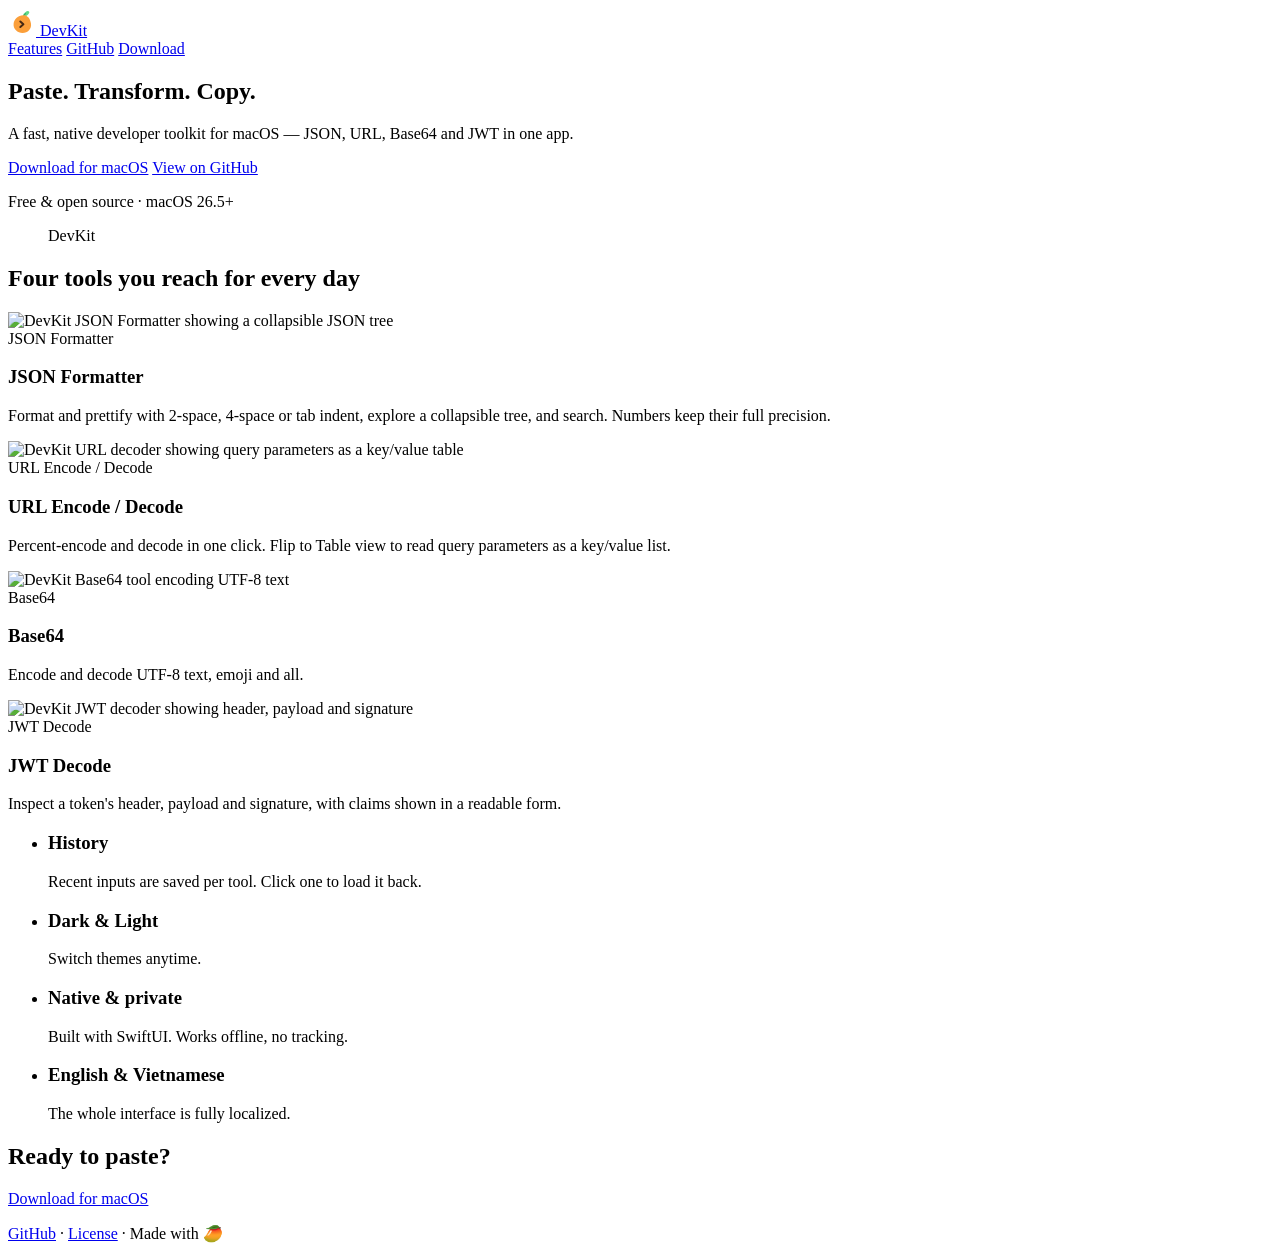
==== site/index.html @ 95151e94 "feat(site): add landing page content and Mango favicon Co-Authored-By: Claude Opus 5.5 <noreply@anth" ====
<!doctype html>
<html lang="en">
<head>
  <meta charset="utf-8">
  <meta name="viewport" content="width=device-width, initial-scale=1">
  <title>DevKit for macOS</title>
  <meta name="description" content="A fast, native developer toolkit for macOS — JSON, URL, Base64 and JWT in one app.">
  <link rel="icon" href="favicon.svg" type="image/svg+xml">
  <link rel="stylesheet" href="styles.css">
  <script src="theme.js" defer></script>
</head>
<body>
  <header class="nav">
    <div class="container nav-inner">
      <a class="brand" href="#top" aria-label="DevKit home">
        <svg class="mark" width="28" height="28" viewBox="0 0 100 100" aria-hidden="true">
          <ellipse cx="65" cy="21" rx="13" ry="6.4" transform="rotate(-40 65 21)" fill="oklch(0.80 0.16 152)"/>
          <path d="M55 30 C57 25 60 22 63 20" fill="none" stroke="oklch(0.56 0.12 152)" stroke-width="3.2" stroke-linecap="round"/>
          <path d="M59 26 C40 23 22 37 20 56 C18 75 34 89 52 89 C71 89 85 74 82 55 C79 39 72 28 59 26 Z" fill="oklch(0.78 0.155 64)"/>
          <polyline points="44,48 55,58 44,68" fill="none" stroke="oklch(0.31 0.055 56)" stroke-width="7" stroke-linecap="round" stroke-linejoin="round"/>
        </svg>
        <span>DevKit</span>
      </a>
      <nav class="nav-links" aria-label="Primary">
        <a class="nav-secondary" href="#features">Features</a>
        <a class="nav-secondary" href="https://github.com/tungnguyentran/xoai-dev-kit" rel="noopener">GitHub</a>
        <button id="theme-toggle" class="icon-btn" type="button" aria-label="Toggle dark mode" hidden></button>
        <a class="btn btn-primary btn-sm" href="https://github.com/tungnguyentran/xoai-dev-kit/releases/latest" rel="noopener">Download</a>
      </nav>
    </div>
  </header>

  <main id="top">
    <section class="hero container">
      <h1>Paste. Transform. Copy.</h1>
      <p class="lede">A fast, native developer toolkit for macOS — JSON, URL, Base64 and JWT in one app.</p>
      <div class="cta">
        <a class="btn btn-primary" href="https://github.com/tungnguyentran/xoai-dev-kit/releases/latest" rel="noopener">Download for macOS</a>
        <a class="btn btn-secondary" href="https://github.com/tungnguyentran/xoai-dev-kit" rel="noopener">View on GitHub</a>
      </div>
      <p class="meta">Free &amp; open source · macOS 26.5+</p>
      <figure id="hero-shot" class="window">
        <div class="window-bar" aria-hidden="true"><span></span><span></span><span></span></div>
        <div class="shot shot-hero">
          <div class="shot-ph">DevKit</div>
        </div>
      </figure>
    </section>

    <section id="features" class="tools container" aria-labelledby="features-title">
      <h2 id="features-title">Four tools you reach for every day</h2>
      <div class="tool-grid">
        <article class="tool-card">
          <div class="shot">
            <img src="assets/tool-json.png" alt="DevKit JSON Formatter showing a collapsible JSON tree">
            <div class="shot-ph">JSON Formatter</div>
          </div>
          <h3>JSON Formatter</h3>
          <p>Format and prettify with 2-space, 4-space or tab indent, explore a collapsible tree, and search. Numbers keep their full precision.</p>
        </article>
        <article class="tool-card">
          <div class="shot">
            <img src="assets/tool-url.png" alt="DevKit URL decoder showing query parameters as a key/value table">
            <div class="shot-ph">URL Encode / Decode</div>
          </div>
          <h3>URL Encode / Decode</h3>
          <p>Percent-encode and decode in one click. Flip to Table view to read query parameters as a key/value list.</p>
        </article>
        <article class="tool-card">
          <div class="shot">
            <img src="assets/tool-base64.png" alt="DevKit Base64 tool encoding UTF-8 text">
            <div class="shot-ph">Base64</div>
          </div>
          <h3>Base64</h3>
          <p>Encode and decode UTF-8 text, emoji and all.</p>
        </article>
        <article class="tool-card">
          <div class="shot">
            <img src="assets/tool-jwt.png" alt="DevKit JWT decoder showing header, payload and signature">
            <div class="shot-ph">JWT Decode</div>
          </div>
          <h3>JWT Decode</h3>
          <p>Inspect a token's header, payload and signature, with claims shown in a readable form.</p>
        </article>
      </div>
    </section>

    <section class="highlights container" aria-label="Highlights">
      <ul class="highlight-list">
        <li><h3>History</h3><p>Recent inputs are saved per tool. Click one to load it back.</p></li>
        <li><h3>Dark &amp; Light</h3><p>Switch themes anytime.</p></li>
        <li><h3>Native &amp; private</h3><p>Built with SwiftUI. Works offline, no tracking.</p></li>
        <li><h3>English &amp; Vietnamese</h3><p>The whole interface is fully localized.</p></li>
      </ul>
    </section>
  </main>

  <footer class="footer">
    <div class="container footer-inner">
      <div class="footer-cta">
        <h2>Ready to paste?</h2>
        <a class="btn btn-primary" href="https://github.com/tungnguyentran/xoai-dev-kit/releases/latest" rel="noopener">Download for macOS</a>
      </div>
      <p class="footer-links">
        <a href="https://github.com/tungnguyentran/xoai-dev-kit" rel="noopener">GitHub</a>
        <span aria-hidden="true">·</span>
        <a href="https://github.com/tungnguyentran/xoai-dev-kit/blob/main/LICENSE" rel="noopener">License</a>
        <span aria-hidden="true">·</span>
        <span>Made with 🥭</span>
      </p>
    </div>
  </footer>
</body>
</html>
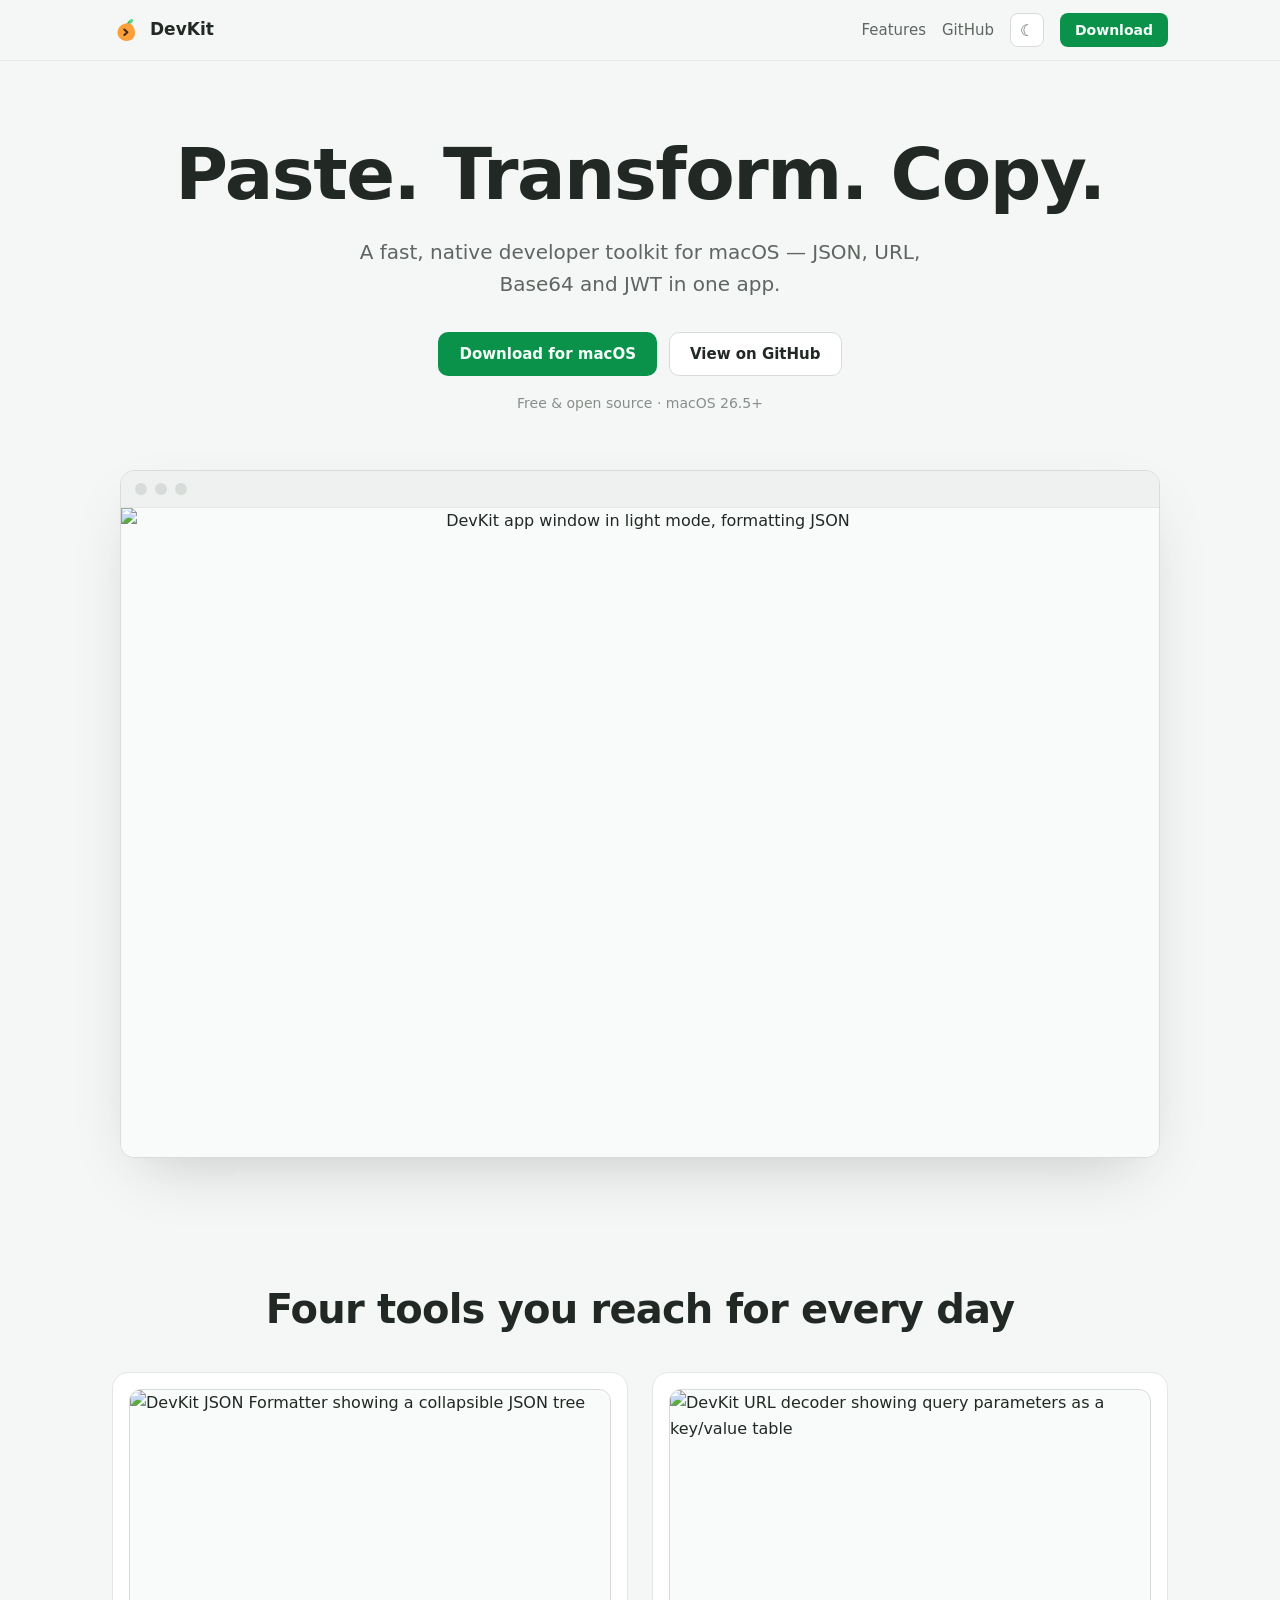
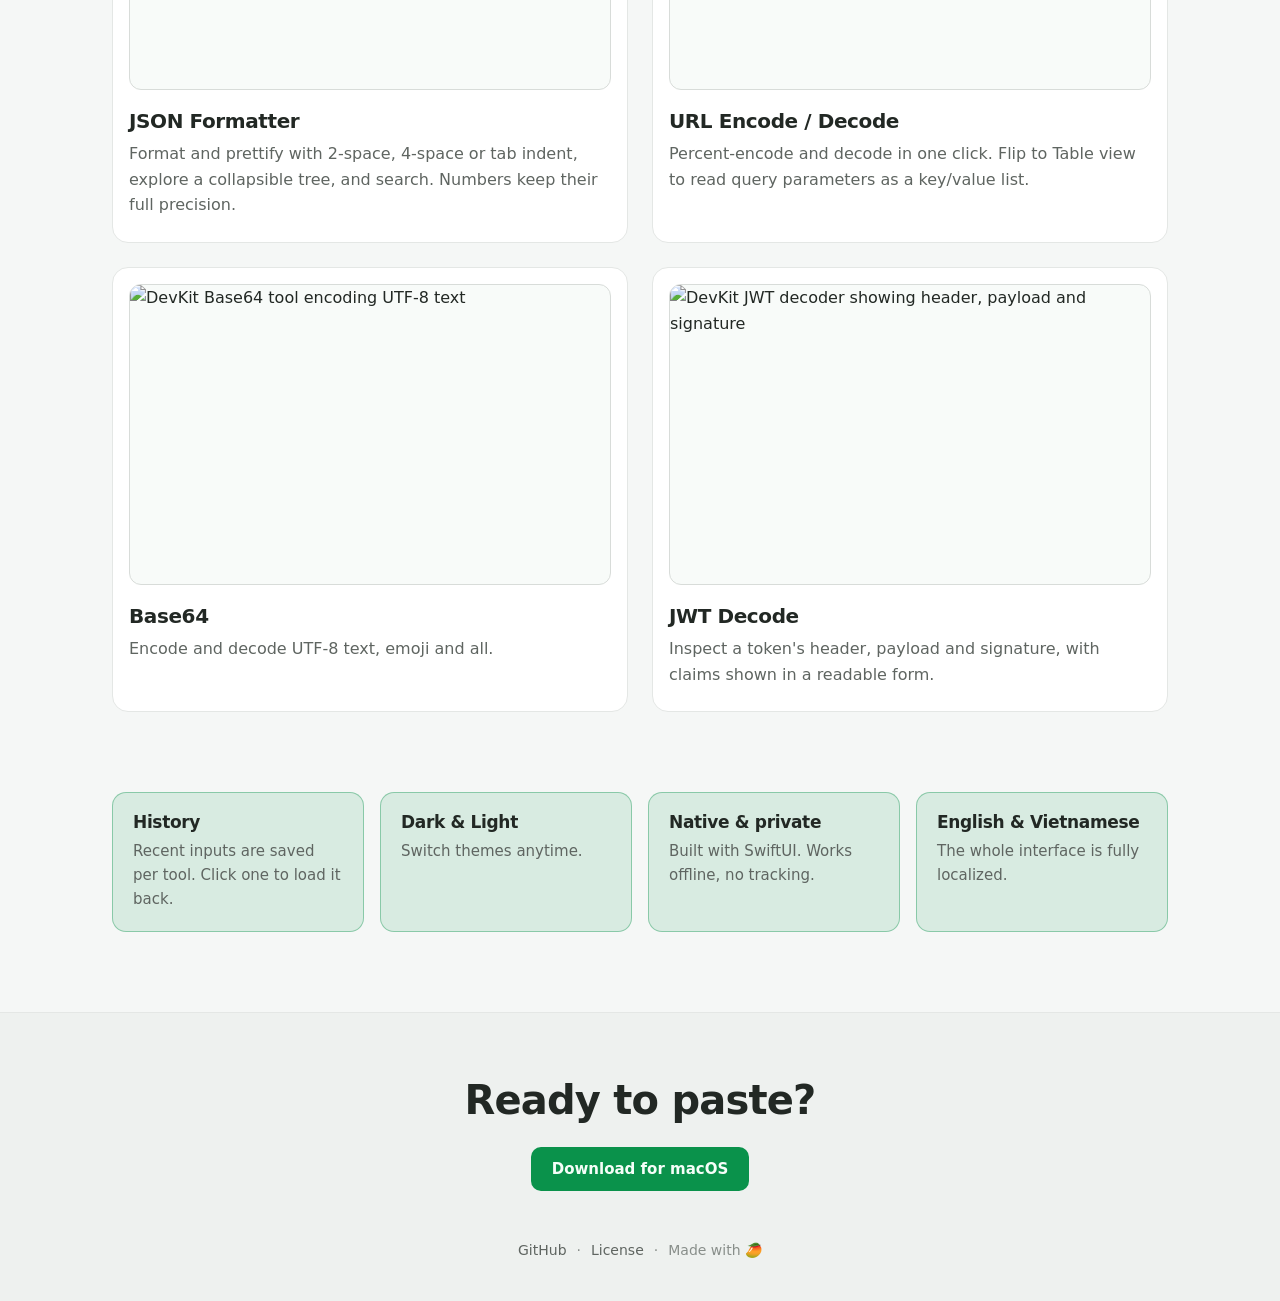
==== commit 134aa7ba: "feat(site): add persisted dark/light toggle and theme-aware hero Co-Authored-By: Claude Opus 5.5 <no" ====
--- a/site/index.html
+++ b/site/index.html
@@ -6,6 +6,13 @@
   <title>DevKit for macOS</title>
   <meta name="description" content="A fast, native developer toolkit for macOS — JSON, URL, Base64 and JWT in one app.">
   <link rel="icon" href="favicon.svg" type="image/svg+xml">
+  <script>
+    // Apply a saved theme before first paint so the page never flashes the wrong one.
+    try {
+      var saved = localStorage.getItem('devkit-theme');
+      if (saved === 'dark' || saved === 'light') document.documentElement.dataset.theme = saved;
+    } catch (e) {}
+  </script>
   <link rel="stylesheet" href="styles.css">
   <script src="theme.js" defer></script>
 </head>
@@ -42,6 +49,8 @@
       <figure id="hero-shot" class="window">
         <div class="window-bar" aria-hidden="true"><span></span><span></span><span></span></div>
         <div class="shot shot-hero">
+          <img class="shot-dark" src="assets/hero-dark.png" alt="DevKit app window in dark mode, formatting JSON">
+          <img class="shot-light" src="assets/hero-light.png" alt="DevKit app window in light mode, formatting JSON">
           <div class="shot-ph">DevKit</div>
         </div>
       </figure>
--- a/site/styles.css
+++ b/site/styles.css
@@ -0,0 +1,253 @@
+/* DevKit landing page.
+   Color tokens are copied verbatim from XoaiUtility/Theme.swift (oklch), so the
+   site and the app share one palette. site-tests/check_site.py keeps them in sync. */
+
+/* ---- Tokens: light ---- */
+:root {
+  color-scheme: light;
+  --bg:          oklch(0.975 0.003 160);
+  --bg-side:     oklch(0.955 0.004 160);
+  --panel:       oklch(1 0 0);
+  --panel-2:     oklch(0.985 0.003 160);
+  --border:      oklch(0.89 0.005 160);
+  --border-soft: oklch(0.925 0.004 160);
+  --text:        oklch(0.27 0.012 160);
+  --text-dim:    oklch(0.50 0.01 160);
+  --text-faint:  oklch(0.64 0.008 160);
+  --accent:      oklch(0.58 0.15 152);
+  --accent-ink:  oklch(0.99 0.01 160);
+  --accent-soft: oklch(0.58 0.15 152 / 0.12);
+  --accent-line: oklch(0.58 0.15 152 / 0.38);
+  --shadow: 0 24px 60px -24px oklch(0.27 0.012 160 / 0.25);
+
+  --font: -apple-system, BlinkMacSystemFont, "Segoe UI", system-ui, sans-serif;
+  --mono: ui-monospace, "SF Mono", Menlo, monospace;
+}
+
+/* ---- Tokens: dark (OS preference, unless the visitor picked light) ---- */
+@media (prefers-color-scheme: dark) {
+  :root:not([data-theme="light"]) {
+    color-scheme: dark;
+    --bg:          oklch(0.175 0.004 160);
+    --bg-side:     oklch(0.205 0.004 160);
+    --panel:       oklch(0.215 0.005 160);
+    --panel-2:     oklch(0.245 0.005 160);
+    --border:      oklch(0.30 0.006 160);
+    --border-soft: oklch(0.255 0.005 160);
+    --text:        oklch(0.945 0.004 160);
+    --text-dim:    oklch(0.66 0.007 160);
+    --text-faint:  oklch(0.50 0.006 160);
+    --accent:      oklch(0.82 0.16 152);
+    --accent-ink:  oklch(0.22 0.05 160);
+    --accent-soft: oklch(0.82 0.16 152 / 0.14);
+    --accent-line: oklch(0.82 0.16 152 / 0.40);
+    --shadow: 0 24px 60px -24px oklch(0 0 0 / 0.6);
+  }
+}
+
+/* ---- Tokens: dark (picked explicitly with the toggle) ---- */
+:root[data-theme="dark"] {
+  color-scheme: dark;
+  --bg:          oklch(0.175 0.004 160);
+  --bg-side:     oklch(0.205 0.004 160);
+  --panel:       oklch(0.215 0.005 160);
+  --panel-2:     oklch(0.245 0.005 160);
+  --border:      oklch(0.30 0.006 160);
+  --border-soft: oklch(0.255 0.005 160);
+  --text:        oklch(0.945 0.004 160);
+  --text-dim:    oklch(0.66 0.007 160);
+  --text-faint:  oklch(0.50 0.006 160);
+  --accent:      oklch(0.82 0.16 152);
+  --accent-ink:  oklch(0.22 0.05 160);
+  --accent-soft: oklch(0.82 0.16 152 / 0.14);
+  --accent-line: oklch(0.82 0.16 152 / 0.40);
+  --shadow: 0 24px 60px -24px oklch(0 0 0 / 0.6);
+}
+
+/* ---- Base ---- */
+*, *::before, *::after { box-sizing: border-box; }
+
+html { scroll-behavior: smooth; }
+
+body {
+  margin: 0;
+  background: var(--bg);
+  color: var(--text);
+  font: 16px/1.6 var(--font);
+  -webkit-font-smoothing: antialiased;
+  overflow-x: hidden;
+}
+
+img { max-width: 100%; }
+
+a { color: var(--accent); text-decoration: none; }
+a:hover { text-decoration: underline; }
+
+h1, h2, h3 { line-height: 1.15; margin: 0; letter-spacing: -0.02em; }
+
+:focus-visible {
+  outline: 3px solid var(--accent-line);
+  outline-offset: 2px;
+  border-radius: 6px;
+}
+
+.container {
+  max-width: 1120px;
+  margin-inline: auto;
+  padding-inline: 16px;
+}
+
+@media (min-width: 720px) {
+  .container { padding-inline: 32px; }
+}
+
+/* ---- Buttons ---- */
+.btn {
+  display: inline-flex;
+  align-items: center;
+  justify-content: center;
+  gap: 8px;
+  min-height: 44px;
+  padding: 0 20px;
+  border-radius: 10px;
+  border: 1px solid transparent;
+  font-weight: 600;
+  font-size: 15px;
+  white-space: nowrap;
+  transition: transform 0.12s ease, background-color 0.12s ease;
+}
+.btn:hover { text-decoration: none; transform: translateY(-1px); }
+
+.btn-primary { background: var(--accent); color: var(--accent-ink); }
+.btn-secondary { background: var(--panel); color: var(--text); border-color: var(--border); }
+.btn-secondary:hover { background: var(--panel-2); }
+.btn-sm { min-height: 34px; padding: 0 14px; font-size: 14px; border-radius: 8px; }
+
+.icon-btn {
+  display: inline-grid;
+  place-items: center;
+  width: 34px;
+  height: 34px;
+  border-radius: 8px;
+  border: 1px solid var(--border);
+  background: var(--panel);
+  color: var(--text-dim);
+  font-size: 16px;
+  cursor: pointer;
+}
+.icon-btn:hover { color: var(--text); background: var(--panel-2); }
+.icon-btn[hidden] { display: none; }
+
+/* ---- Nav ---- */
+.nav {
+  position: sticky;
+  top: 0;
+  z-index: 10;
+  background: color-mix(in oklch, var(--bg) 85%, transparent);
+  backdrop-filter: saturate(1.4) blur(12px);
+  -webkit-backdrop-filter: saturate(1.4) blur(12px);
+  border-bottom: 1px solid var(--border-soft);
+}
+.nav-inner { display: flex; align-items: center; justify-content: space-between; height: 60px; gap: 12px; }
+.brand { display: inline-flex; align-items: center; gap: 10px; color: var(--text); font-weight: 700; font-size: 17px; }
+.brand:hover { text-decoration: none; }
+.nav-links { display: flex; align-items: center; gap: 16px; }
+.nav-secondary { color: var(--text-dim); font-size: 15px; }
+.nav-secondary:hover { color: var(--text); text-decoration: none; }
+
+@media (max-width: 479px) {
+  .nav-secondary { display: none; }
+  .nav-links { gap: 10px; }
+}
+
+/* ---- Hero ---- */
+.hero { text-align: center; padding-top: 72px; padding-bottom: 56px; }
+.hero h1 { font-size: clamp(40px, 8vw, 72px); font-weight: 800; }
+.lede { max-width: 620px; margin: 20px auto 0; font-size: clamp(17px, 2.2vw, 20px); color: var(--text-dim); }
+.cta { display: flex; flex-wrap: wrap; justify-content: center; gap: 12px; margin-top: 32px; }
+.meta { margin: 16px 0 0; font-size: 14px; color: var(--text-faint); }
+
+.window {
+  margin: 56px auto 0;
+  max-width: 1040px;
+  border-radius: 14px;
+  border: 1px solid var(--border);
+  background: var(--panel);
+  box-shadow: var(--shadow);
+  overflow: hidden;
+}
+.window-bar { display: flex; gap: 8px; padding: 12px 14px; background: var(--bg-side); border-bottom: 1px solid var(--border-soft); }
+.window-bar span { width: 12px; height: 12px; border-radius: 50%; background: var(--border); }
+.window .shot { border: 0; border-radius: 0; }
+
+/* ---- Screenshot slots ---- */
+.shot {
+  position: relative;
+  aspect-ratio: 16 / 10;
+  background: var(--panel-2);
+  border: 1px solid var(--border);
+  border-radius: 12px;
+  overflow: hidden;
+}
+.shot img { width: 100%; height: 100%; display: block; object-fit: cover; object-position: top left; }
+.shot-ph {
+  display: none;
+  position: absolute;
+  inset: 0;
+  place-items: center;
+  color: var(--text-faint);
+  font: 600 15px/1 var(--mono);
+  background:
+    repeating-linear-gradient(135deg, transparent 0 14px, var(--border-soft) 14px 15px),
+    var(--panel-2);
+}
+.shot:not(:has(img)) .shot-ph { display: grid; }
+
+/* Hero shows the screenshot that matches the effective theme.
+   Selectors include `.shot img` so they out-rank the `.shot img` rule above. */
+.shot img.shot-dark { display: none; }
+:root[data-theme="dark"] .shot img.shot-dark { display: block; }
+:root[data-theme="dark"] .shot img.shot-light { display: none; }
+@media (prefers-color-scheme: dark) {
+  :root:not([data-theme="light"]) .shot img.shot-dark { display: block; }
+  :root:not([data-theme="light"]) .shot img.shot-light { display: none; }
+}
+
+/* ---- Tools ---- */
+.tools { padding-top: 72px; padding-bottom: 40px; scroll-margin-top: 60px; }
+.tools h2, .footer-cta h2 { font-size: clamp(28px, 4vw, 40px); text-align: center; }
+.tool-grid { display: grid; grid-template-columns: 1fr; gap: 20px; margin-top: 40px; }
+@media (min-width: 720px) {
+  .tool-grid { grid-template-columns: repeat(2, 1fr); gap: 24px; }
+}
+.tool-card {
+  padding: 16px 16px 24px;
+  border-radius: 16px;
+  border: 1px solid var(--border-soft);
+  background: var(--panel);
+}
+.tool-card h3 { margin-top: 20px; font-size: 20px; }
+.tool-card p { margin: 8px 0 0; color: var(--text-dim); }
+
+/* ---- Highlights ---- */
+.highlights { padding-top: 40px; padding-bottom: 80px; }
+.highlight-list {
+  list-style: none;
+  margin: 0;
+  padding: 0;
+  display: grid;
+  grid-template-columns: 1fr;
+  gap: 16px;
+}
+@media (min-width: 560px) { .highlight-list { grid-template-columns: repeat(2, 1fr); } }
+@media (min-width: 960px) { .highlight-list { grid-template-columns: repeat(4, 1fr); } }
+.highlight-list li { padding: 20px; border-radius: 14px; background: var(--accent-soft); border: 1px solid var(--accent-line); }
+.highlight-list h3 { font-size: 17px; }
+.highlight-list p { margin: 6px 0 0; color: var(--text-dim); font-size: 15px; }
+
+/* ---- Footer ---- */
+.footer { border-top: 1px solid var(--border-soft); background: var(--bg-side); }
+.footer-inner { padding-top: 64px; padding-bottom: 40px; text-align: center; }
+.footer-cta .btn { margin-top: 24px; }
+.footer-links { margin: 48px 0 0; display: flex; flex-wrap: wrap; justify-content: center; gap: 10px; color: var(--text-faint); font-size: 14px; }
+.footer-links a { color: var(--text-dim); }
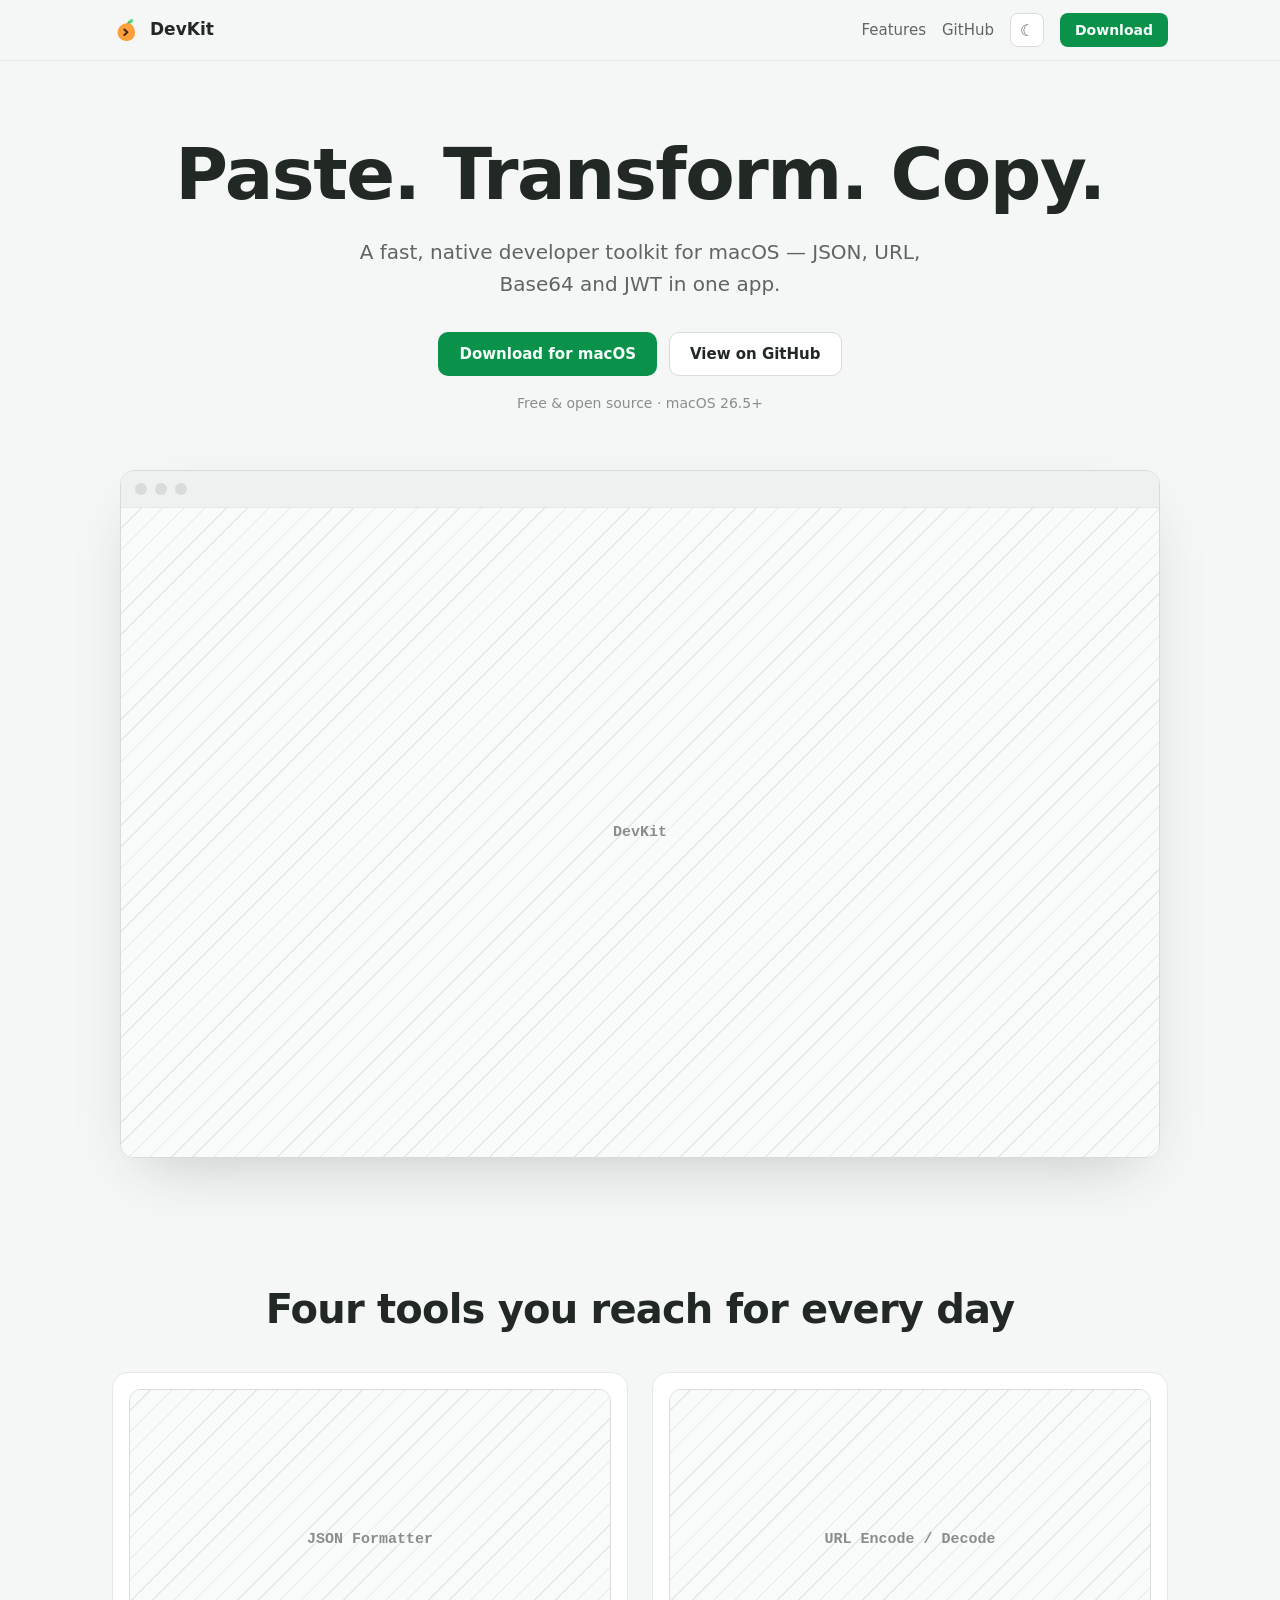
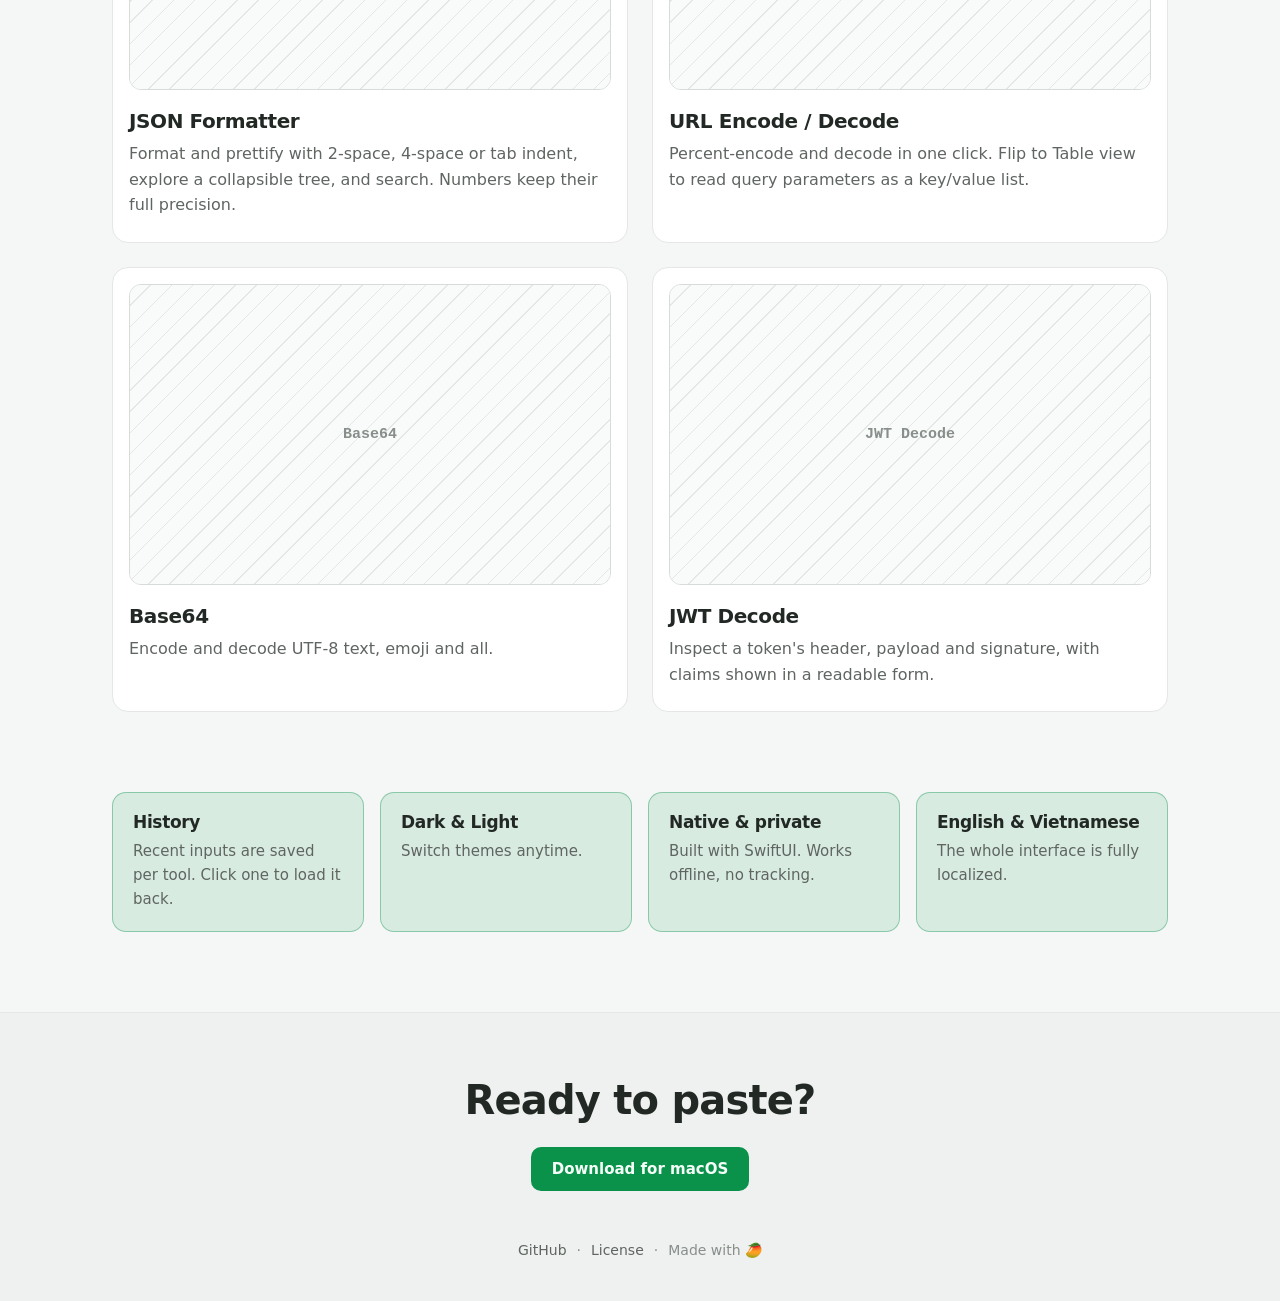
==== commit bffb6e1f: "feat(site): add screenshot placeholders, asset guide, and Pages headers Co-Authored-By: Claude Opus " ====
--- a/site/index.html
+++ b/site/index.html
@@ -49,8 +49,8 @@
       <figure id="hero-shot" class="window">
         <div class="window-bar" aria-hidden="true"><span></span><span></span><span></span></div>
         <div class="shot shot-hero">
-          <img class="shot-dark" src="assets/hero-dark.png" alt="DevKit app window in dark mode, formatting JSON">
-          <img class="shot-light" src="assets/hero-light.png" alt="DevKit app window in light mode, formatting JSON">
+          <img class="shot-dark" src="assets/hero-dark.png" width="2880" height="1800" onerror="this.style.display='none';this.closest('.shot').classList.add('is-missing-dark')" alt="DevKit app window in dark mode, formatting JSON">
+          <img class="shot-light" src="assets/hero-light.png" width="2880" height="1800" onerror="this.style.display='none';this.closest('.shot').classList.add('is-missing-light')" alt="DevKit app window in light mode, formatting JSON">
           <div class="shot-ph">DevKit</div>
         </div>
       </figure>
@@ -61,7 +61,7 @@
       <div class="tool-grid">
         <article class="tool-card">
           <div class="shot">
-            <img src="assets/tool-json.png" alt="DevKit JSON Formatter showing a collapsible JSON tree">
+            <img src="assets/tool-json.png" width="1600" height="1000" loading="lazy" onerror="this.closest('.shot').classList.add('is-missing')" alt="DevKit JSON Formatter showing a collapsible JSON tree">
             <div class="shot-ph">JSON Formatter</div>
           </div>
           <h3>JSON Formatter</h3>
@@ -69,7 +69,7 @@
         </article>
         <article class="tool-card">
           <div class="shot">
-            <img src="assets/tool-url.png" alt="DevKit URL decoder showing query parameters as a key/value table">
+            <img src="assets/tool-url.png" width="1600" height="1000" loading="lazy" onerror="this.closest('.shot').classList.add('is-missing')" alt="DevKit URL decoder showing query parameters as a key/value table">
             <div class="shot-ph">URL Encode / Decode</div>
           </div>
           <h3>URL Encode / Decode</h3>
@@ -77,7 +77,7 @@
         </article>
         <article class="tool-card">
           <div class="shot">
-            <img src="assets/tool-base64.png" alt="DevKit Base64 tool encoding UTF-8 text">
+            <img src="assets/tool-base64.png" width="1600" height="1000" loading="lazy" onerror="this.closest('.shot').classList.add('is-missing')" alt="DevKit Base64 tool encoding UTF-8 text">
             <div class="shot-ph">Base64</div>
           </div>
           <h3>Base64</h3>
@@ -85,7 +85,7 @@
         </article>
         <article class="tool-card">
           <div class="shot">
-            <img src="assets/tool-jwt.png" alt="DevKit JWT decoder showing header, payload and signature">
+            <img src="assets/tool-jwt.png" width="1600" height="1000" loading="lazy" onerror="this.closest('.shot').classList.add('is-missing')" alt="DevKit JWT decoder showing header, payload and signature">
             <div class="shot-ph">JWT Decode</div>
           </div>
           <h3>JWT Decode</h3>
--- a/site/styles.css
+++ b/site/styles.css
@@ -213,6 +213,19 @@
   :root:not([data-theme="light"]) .shot img.shot-light { display: none; }
 }
 
+/* Missing screenshots: an img's onerror tags its .shot, which swaps in the
+   labelled placeholder. Hero variants report separately, so the placeholder
+   shows only when the variant for the active theme is the one that failed. */
+.shot.is-missing img { display: none; }
+.shot.is-missing .shot-ph { display: grid; }
+.shot.is-missing-light .shot-ph { display: grid; }
+:root[data-theme="dark"] .shot.is-missing-dark .shot-ph { display: grid; }
+:root[data-theme="dark"] .shot.is-missing-light:not(.is-missing-dark) .shot-ph { display: none; }
+@media (prefers-color-scheme: dark) {
+  :root:not([data-theme="light"]) .shot.is-missing-dark .shot-ph { display: grid; }
+  :root:not([data-theme="light"]) .shot.is-missing-light:not(.is-missing-dark) .shot-ph { display: none; }
+}
+
 /* ---- Tools ---- */
 .tools { padding-top: 72px; padding-bottom: 40px; scroll-margin-top: 60px; }
 .tools h2, .footer-cta h2 { font-size: clamp(28px, 4vw, 40px); text-align: center; }
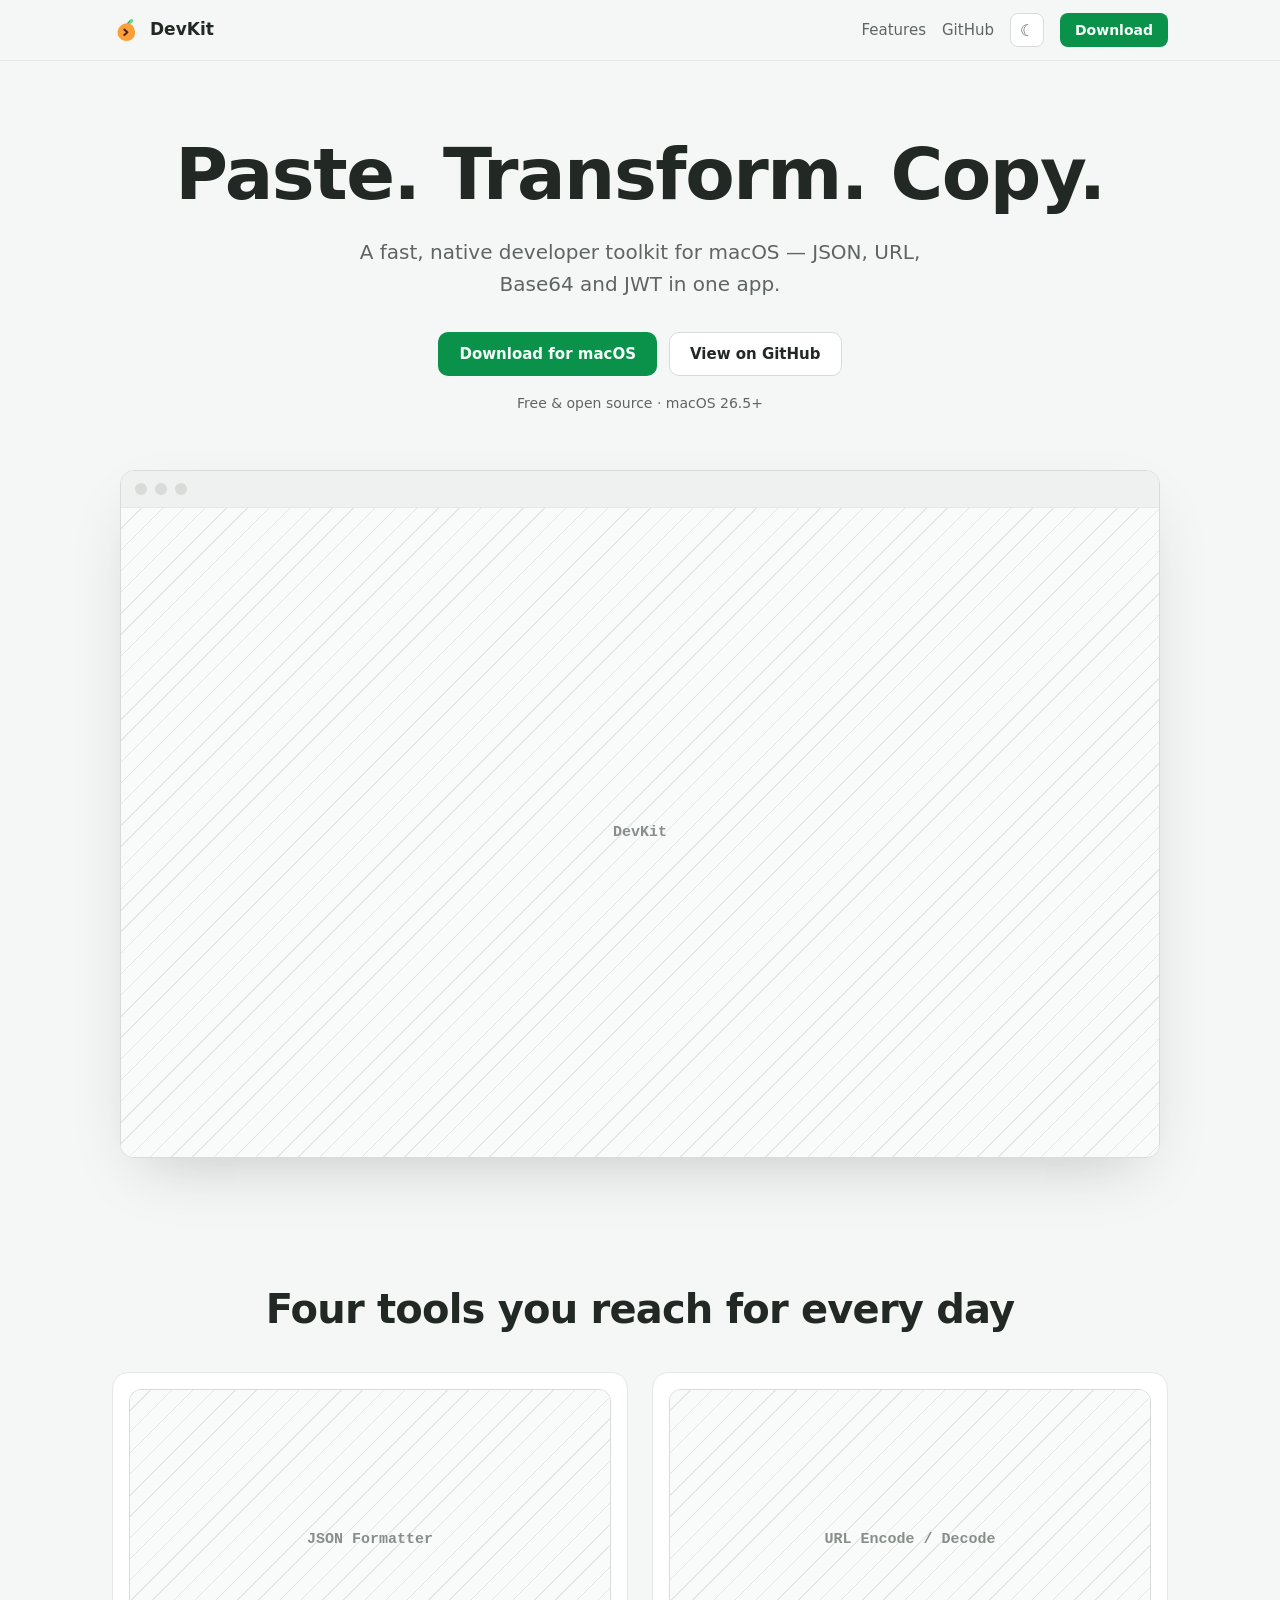
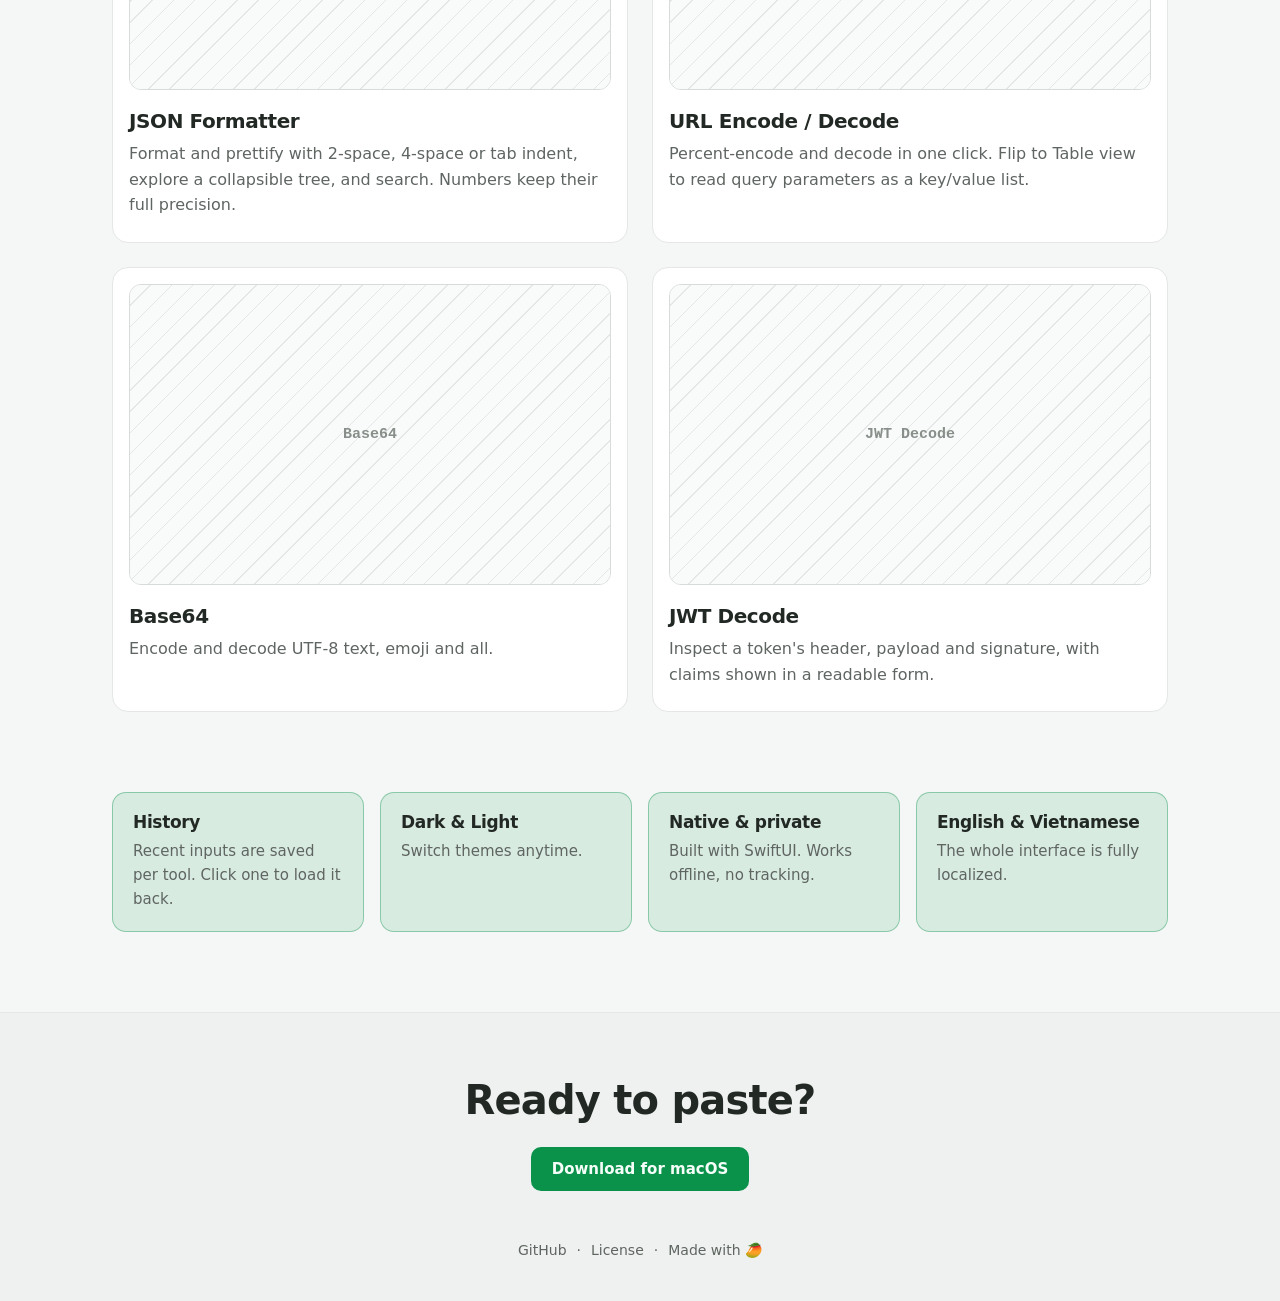
==== commit 34c50dab: "docs: document landing site preview, checks, and Cloudflare deploy Also fixes small-text contrast fl" ====
--- a/site/index.html
+++ b/site/index.html
@@ -1,4 +1,4 @@
-<!doctype html>
+<!DOCTYPE html>
 <html lang="en">
 <head>
   <meta charset="utf-8">
--- a/site/styles.css
+++ b/site/styles.css
@@ -165,7 +165,7 @@
 .hero h1 { font-size: clamp(40px, 8vw, 72px); font-weight: 800; }
 .lede { max-width: 620px; margin: 20px auto 0; font-size: clamp(17px, 2.2vw, 20px); color: var(--text-dim); }
 .cta { display: flex; flex-wrap: wrap; justify-content: center; gap: 12px; margin-top: 32px; }
-.meta { margin: 16px 0 0; font-size: 14px; color: var(--text-faint); }
+.meta { margin: 16px 0 0; font-size: 14px; color: var(--text-dim); }
 
 .window {
   margin: 56px auto 0;
@@ -262,5 +262,5 @@
 .footer { border-top: 1px solid var(--border-soft); background: var(--bg-side); }
 .footer-inner { padding-top: 64px; padding-bottom: 40px; text-align: center; }
 .footer-cta .btn { margin-top: 24px; }
-.footer-links { margin: 48px 0 0; display: flex; flex-wrap: wrap; justify-content: center; gap: 10px; color: var(--text-faint); font-size: 14px; }
+.footer-links { margin: 48px 0 0; display: flex; flex-wrap: wrap; justify-content: center; gap: 10px; color: var(--text-dim); font-size: 14px; }
 .footer-links a { color: var(--text-dim); }
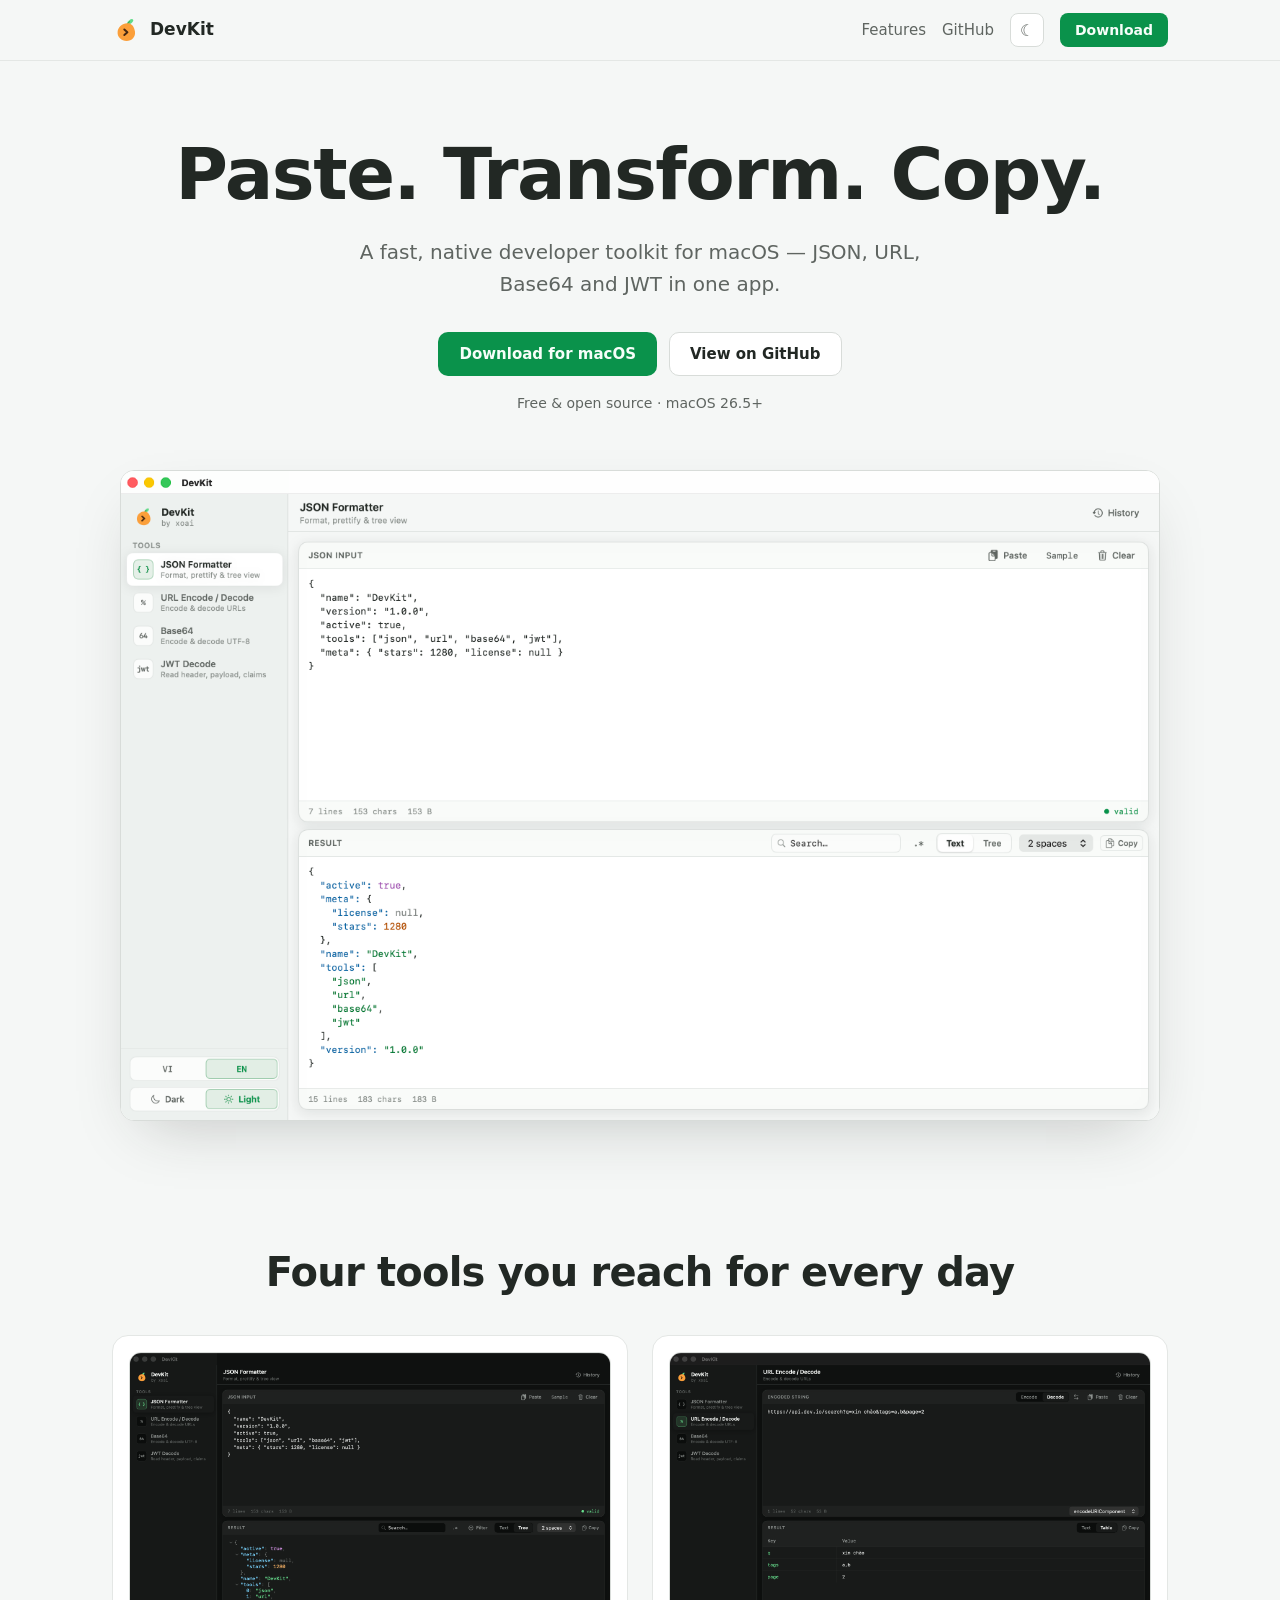
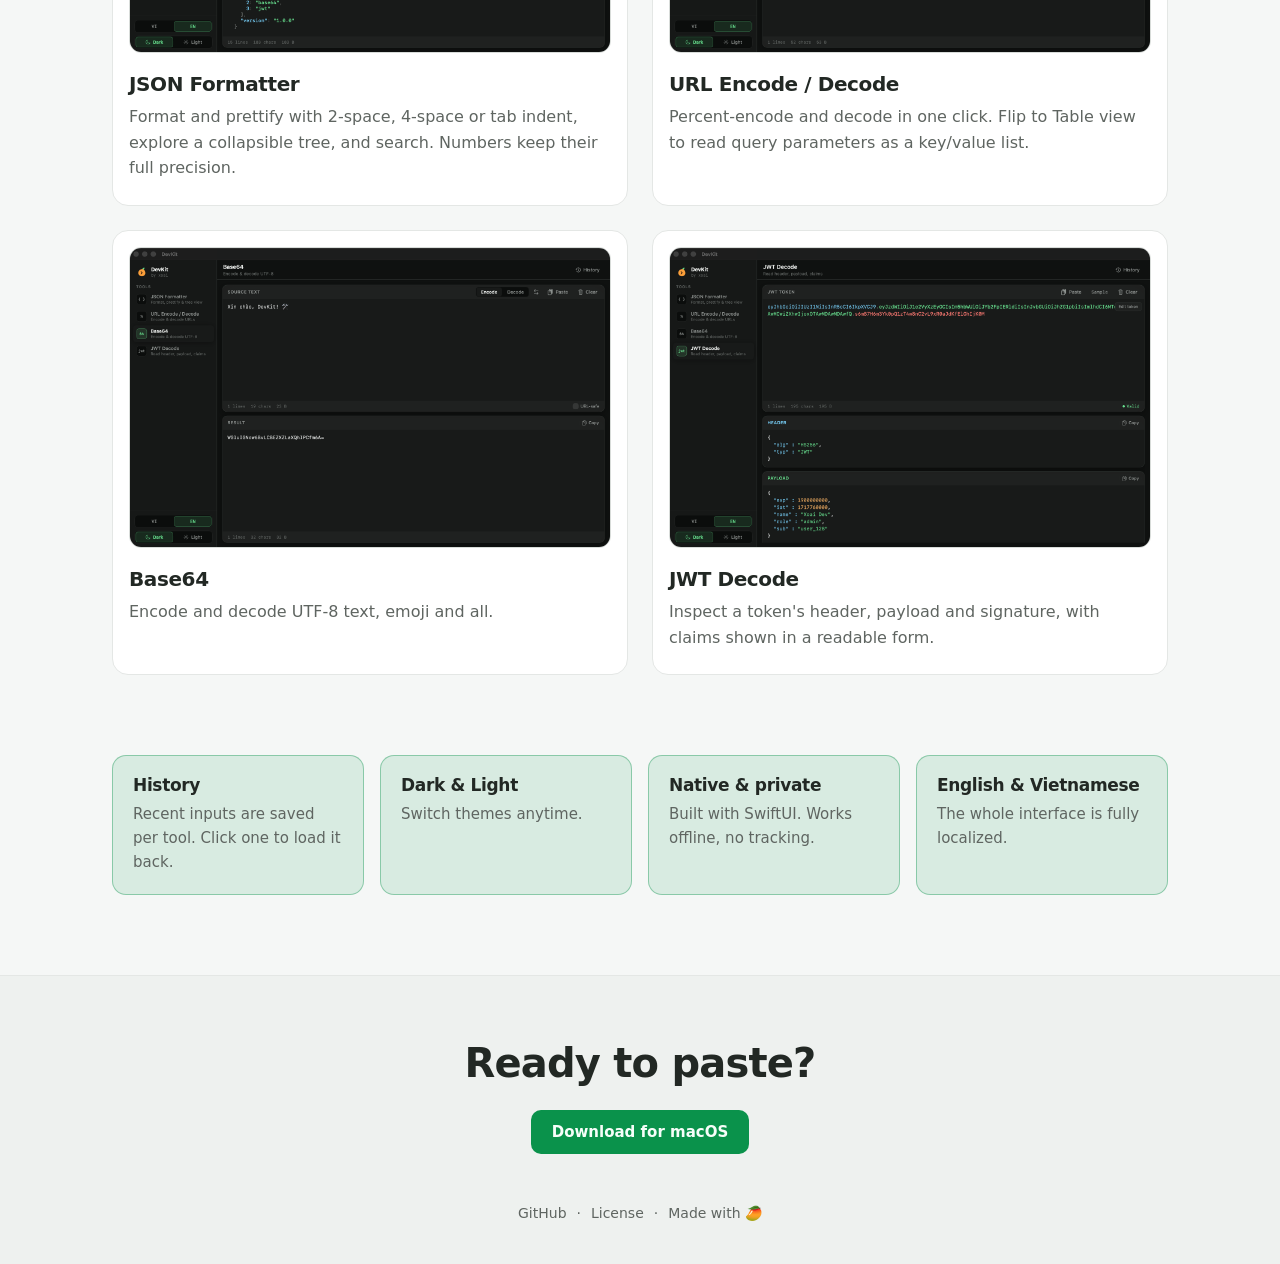
==== commit daf111ed: "feat(site): add app screenshots and drop duplicate window chrome Co-Authored-By: Claude Opus 5.5 <no" ====
--- a/site/index.html
+++ b/site/index.html
@@ -47,7 +47,6 @@
       </div>
       <p class="meta">Free &amp; open source · macOS 26.5+</p>
       <figure id="hero-shot" class="window">
-        <div class="window-bar" aria-hidden="true"><span></span><span></span><span></span></div>
         <div class="shot shot-hero">
           <img class="shot-dark" src="assets/hero-dark.png" width="2880" height="1800" onerror="this.style.display='none';this.closest('.shot').classList.add('is-missing-dark')" alt="DevKit app window in dark mode, formatting JSON">
           <img class="shot-light" src="assets/hero-light.png" width="2880" height="1800" onerror="this.style.display='none';this.closest('.shot').classList.add('is-missing-light')" alt="DevKit app window in light mode, formatting JSON">
--- a/site/styles.css
+++ b/site/styles.css
@@ -176,8 +176,6 @@
   box-shadow: var(--shadow);
   overflow: hidden;
 }
-.window-bar { display: flex; gap: 8px; padding: 12px 14px; background: var(--bg-side); border-bottom: 1px solid var(--border-soft); }
-.window-bar span { width: 12px; height: 12px; border-radius: 50%; background: var(--border); }
 .window .shot { border: 0; border-radius: 0; }
 
 /* ---- Screenshot slots ---- */
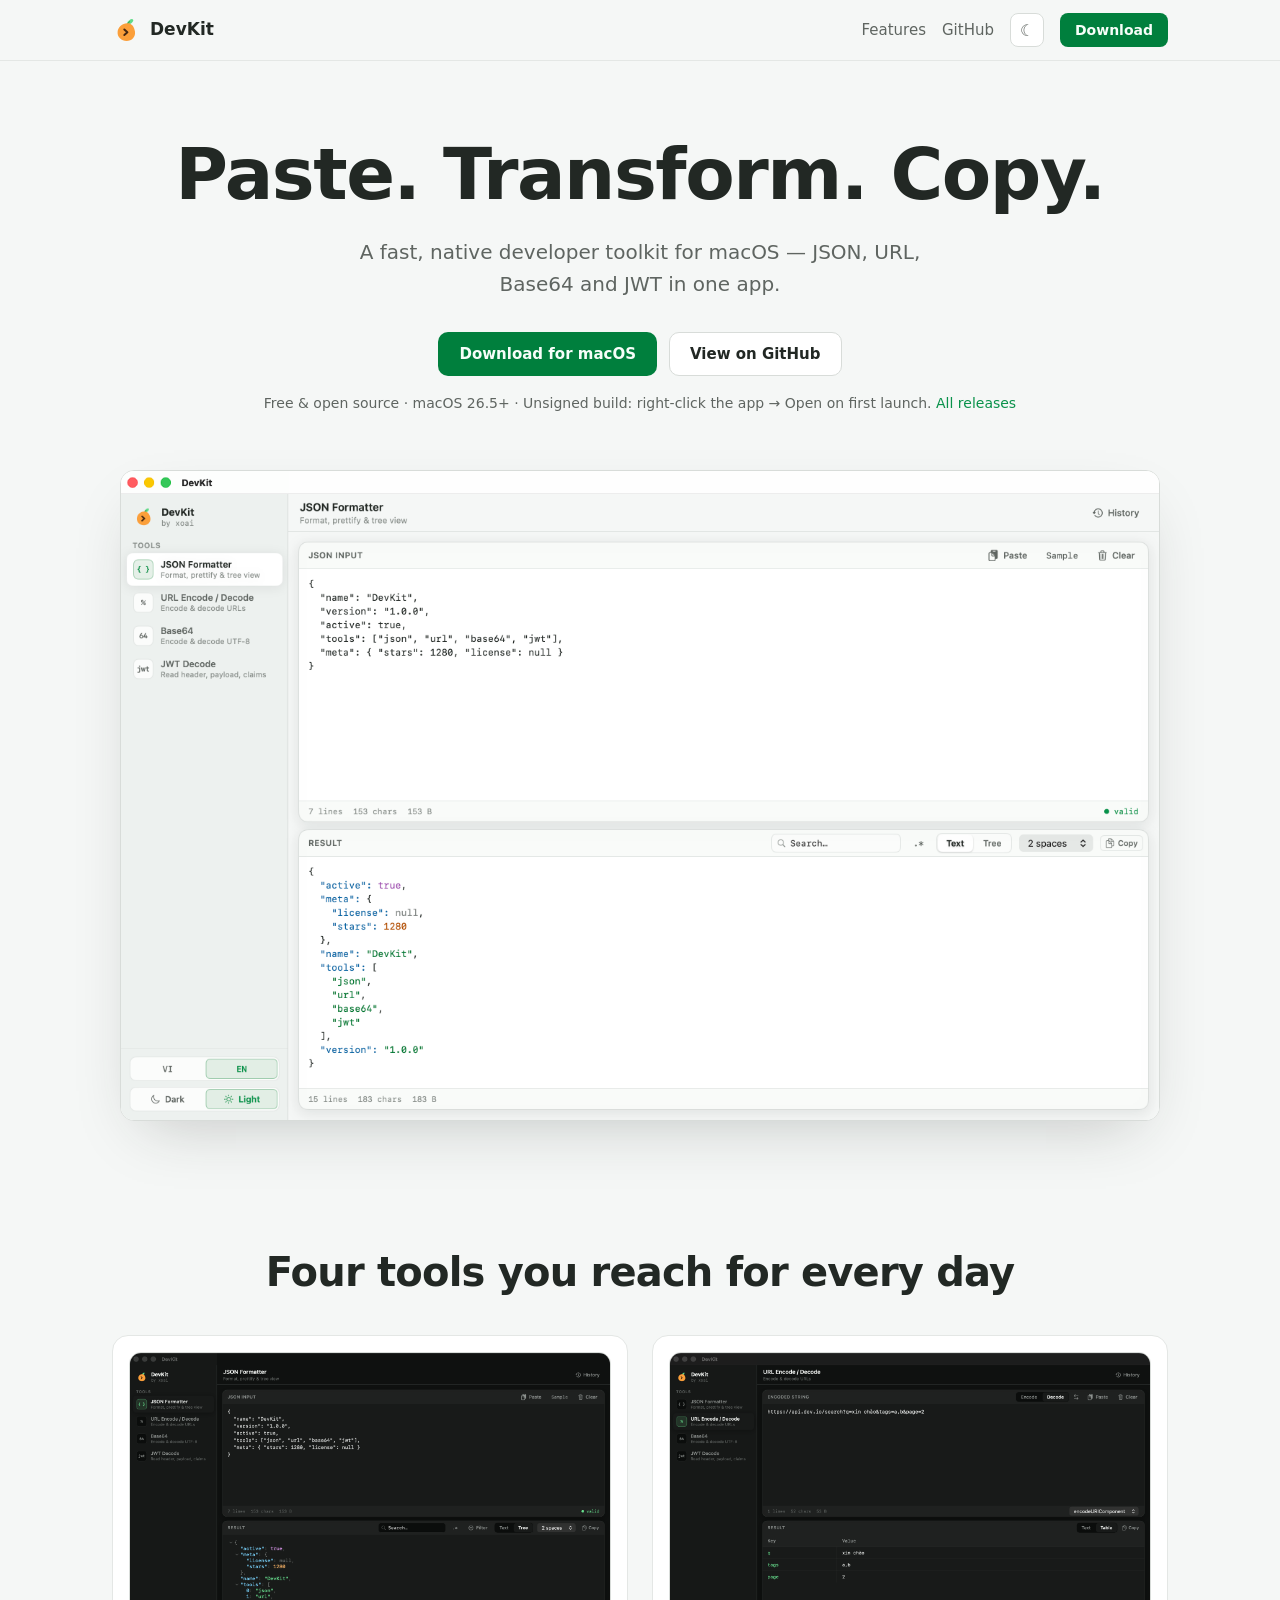
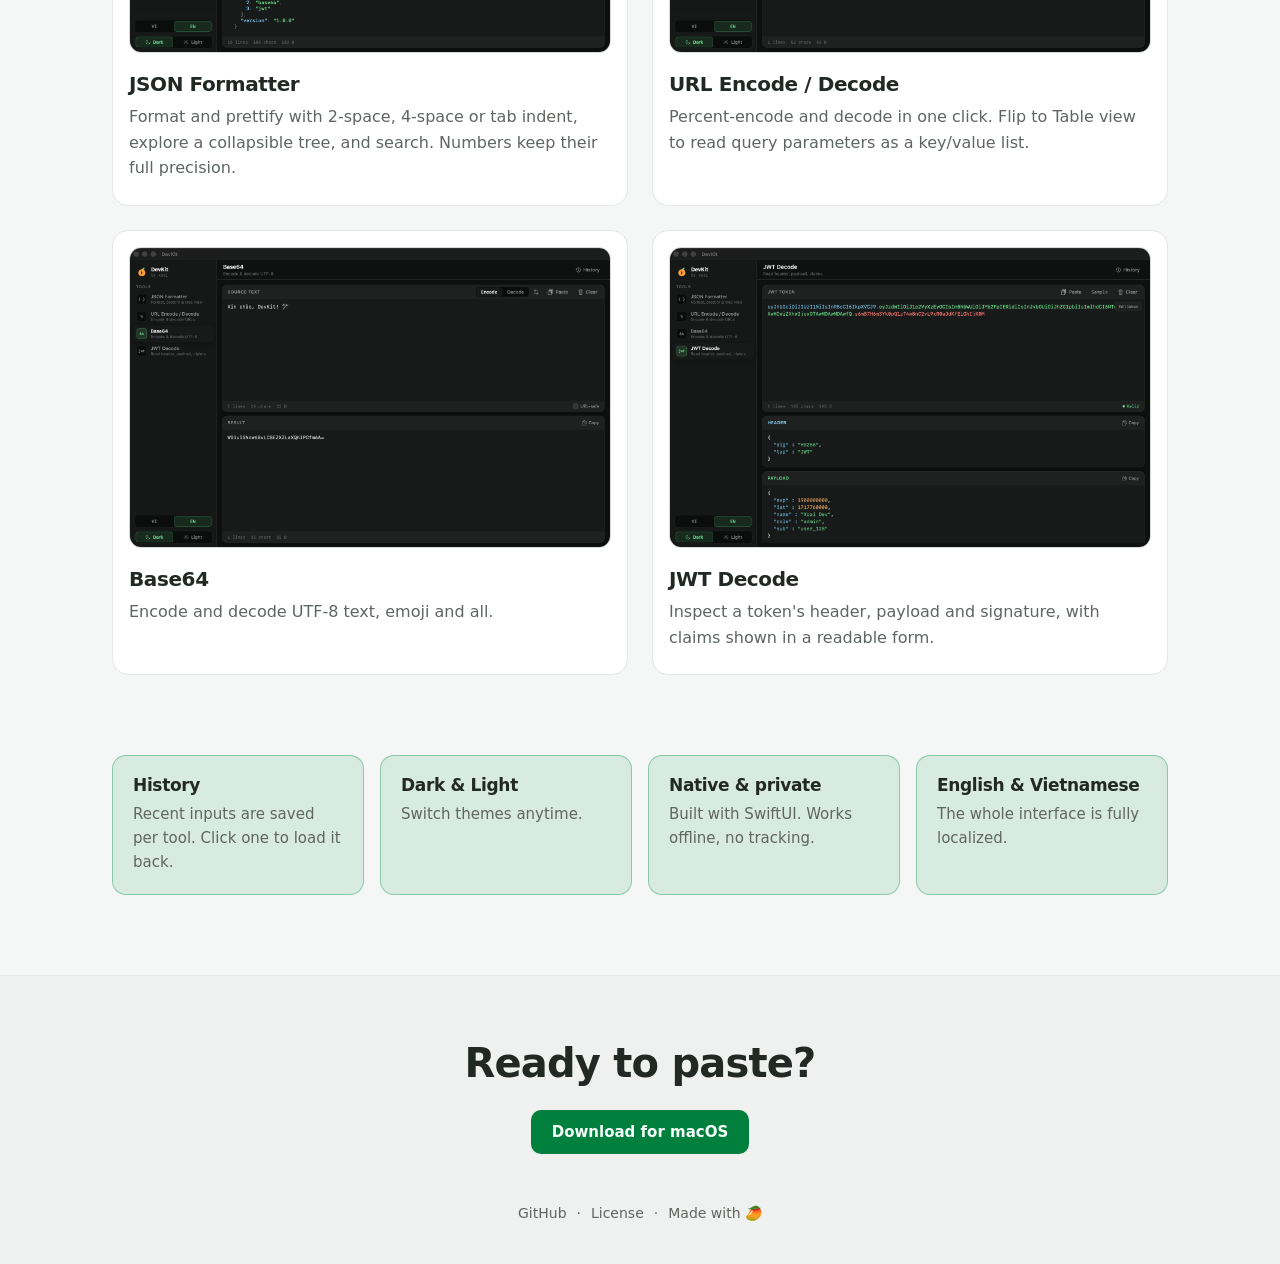
==== commit 19735ac0: "feat(release): build macOS app via GitHub Actions and link direct download Co-Authored-By: Claude Op" ====
--- a/site/index.html
+++ b/site/index.html
@@ -32,7 +32,7 @@
         <a class="nav-secondary" href="#features">Features</a>
         <a class="nav-secondary" href="https://github.com/tungnguyentran/xoai-dev-kit" rel="noopener">GitHub</a>
         <button id="theme-toggle" class="icon-btn" type="button" aria-label="Toggle dark mode" hidden></button>
-        <a class="btn btn-primary btn-sm" href="https://github.com/tungnguyentran/xoai-dev-kit/releases/latest" rel="noopener">Download</a>
+        <a class="btn btn-primary btn-sm" href="https://github.com/tungnguyentran/xoai-dev-kit/releases/latest/download/XoaiUtility-macOS.zip" rel="noopener">Download</a>
       </nav>
     </div>
   </header>
@@ -42,10 +42,10 @@
       <h1>Paste. Transform. Copy.</h1>
       <p class="lede">A fast, native developer toolkit for macOS — JSON, URL, Base64 and JWT in one app.</p>
       <div class="cta">
-        <a class="btn btn-primary" href="https://github.com/tungnguyentran/xoai-dev-kit/releases/latest" rel="noopener">Download for macOS</a>
+        <a class="btn btn-primary" href="https://github.com/tungnguyentran/xoai-dev-kit/releases/latest/download/XoaiUtility-macOS.zip" rel="noopener">Download for macOS</a>
         <a class="btn btn-secondary" href="https://github.com/tungnguyentran/xoai-dev-kit" rel="noopener">View on GitHub</a>
       </div>
-      <p class="meta">Free &amp; open source · macOS 26.5+</p>
+      <p class="meta">Free &amp; open source · macOS 26.5+ · Unsigned build: right-click the app → Open on first launch. <a href="https://github.com/tungnguyentran/xoai-dev-kit/releases" rel="noopener">All releases</a></p>
       <figure id="hero-shot" class="window">
         <div class="shot shot-hero">
           <img class="shot-dark" src="assets/hero-dark.png" width="2880" height="1800" onerror="this.style.display='none';this.closest('.shot').classList.add('is-missing-dark')" alt="DevKit app window in dark mode, formatting JSON">
@@ -107,7 +107,7 @@
     <div class="container footer-inner">
       <div class="footer-cta">
         <h2>Ready to paste?</h2>
-        <a class="btn btn-primary" href="https://github.com/tungnguyentran/xoai-dev-kit/releases/latest" rel="noopener">Download for macOS</a>
+        <a class="btn btn-primary" href="https://github.com/tungnguyentran/xoai-dev-kit/releases/latest/download/XoaiUtility-macOS.zip" rel="noopener">Download for macOS</a>
       </div>
       <p class="footer-links">
         <a href="https://github.com/tungnguyentran/xoai-dev-kit" rel="noopener">GitHub</a>
--- a/site/styles.css
+++ b/site/styles.css
@@ -18,6 +18,8 @@
   --accent-ink:  oklch(0.99 0.01 160);
   --accent-soft: oklch(0.58 0.15 152 / 0.12);
   --accent-line: oklch(0.58 0.15 152 / 0.38);
+  /* Site-only: a deeper green so white button text passes WCAG AA (app accent is 3.9:1). */
+  --btn-primary: oklch(0.52 0.14 152);
   --shadow: 0 24px 60px -24px oklch(0.27 0.012 160 / 0.25);
 
   --font: -apple-system, BlinkMacSystemFont, "Segoe UI", system-ui, sans-serif;
@@ -41,6 +43,7 @@
     --accent-ink:  oklch(0.22 0.05 160);
     --accent-soft: oklch(0.82 0.16 152 / 0.14);
     --accent-line: oklch(0.82 0.16 152 / 0.40);
+    --btn-primary: oklch(0.82 0.16 152);
     --shadow: 0 24px 60px -24px oklch(0 0 0 / 0.6);
   }
 }
@@ -61,6 +64,7 @@
   --accent-ink:  oklch(0.22 0.05 160);
   --accent-soft: oklch(0.82 0.16 152 / 0.14);
   --accent-line: oklch(0.82 0.16 152 / 0.40);
+  --btn-primary: oklch(0.82 0.16 152);
   --shadow: 0 24px 60px -24px oklch(0 0 0 / 0.6);
 }
 
@@ -86,7 +90,7 @@
 h1, h2, h3 { line-height: 1.15; margin: 0; letter-spacing: -0.02em; }
 
 :focus-visible {
-  outline: 3px solid var(--accent-line);
+  outline: 3px solid var(--accent);
   outline-offset: 2px;
   border-radius: 6px;
 }
@@ -118,7 +122,7 @@
 }
 .btn:hover { text-decoration: none; transform: translateY(-1px); }
 
-.btn-primary { background: var(--accent); color: var(--accent-ink); }
+.btn-primary { background: var(--btn-primary); color: var(--accent-ink); }
 .btn-secondary { background: var(--panel); color: var(--text); border-color: var(--border); }
 .btn-secondary:hover { background: var(--panel-2); }
 .btn-sm { min-height: 34px; padding: 0 14px; font-size: 14px; border-radius: 8px; }
